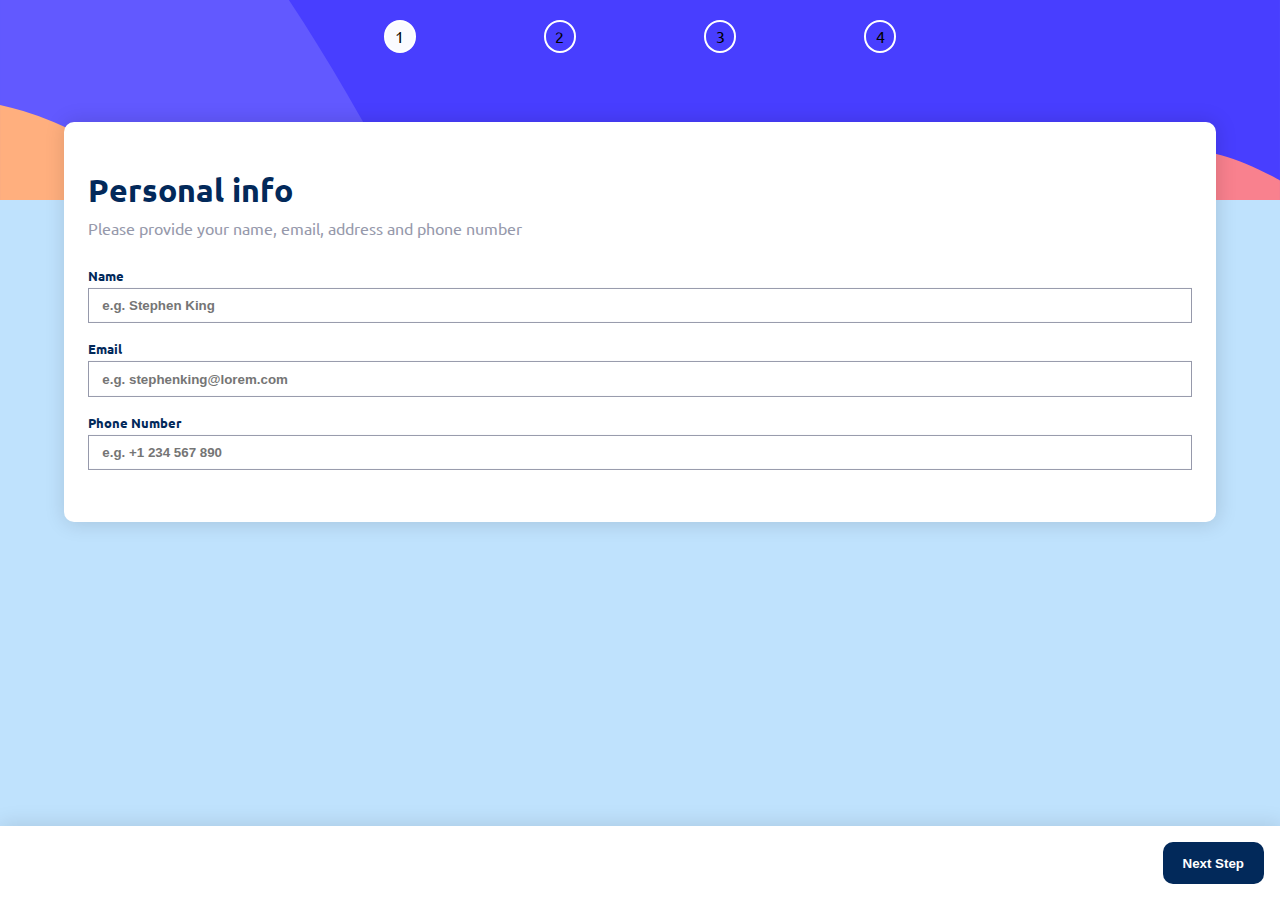
==== src/index.html @ a287711b "First Commit" ====
<!DOCTYPE html>
<html lang="en">
  <head>
    <meta charset="UTF-8" />
    <meta name="viewport" content="width=device-width, initial-scale=1.0" />
    <!-- displays site properly based on user's device -->

    <link
      rel="icon"
      type="image/png"
      sizes="32x32"
      href="./assets/images/favicon-32x32.png"
    />
    <link rel="preconnect" href="https://fonts.googleapis.com" />
    <link rel="preconnect" href="https://fonts.gstatic.com" crossorigin />
    <link
      href="https://fonts.googleapis.com/css2?family=Ubuntu:wght@400;500;700&display=swap"
      rel="stylesheet"
    />
    <link rel="stylesheet" href="./css/main.css" />
    <script src="./scripts/app.js" defer  type="module"></script>

    <title>Frontend Mentor | Multi-step form</title>

    <!-- Feel free to remove these styles or customise in your own stylesheet 👍 -->
    <style>
      .attribution {
        font-size: 11px;
        text-align: center;
      }
      .attribution a {
        color: hsl(228, 45%, 44%);
      }
    </style>
  </head>
  <body>
    <main>
      <section class="sidebar">
        <div class="sidebar__steps-div">
          <div class="step active">
            <div class="circle">1</div>
            <div class="step__div-right">
              <p>Step 1</p>
              <p>YOUR INFO</p>
            </div>
          </div>
          <div class="step">
            <div class="circle">2</div>
            <div class="step__div-right">
              <p>Step 2</p>
              <p>SELECT PLAN</p>
            </div>
          </div>
          <div class="step">
            <div class="circle">3</div>
            <div class="step__div-right">
              <p>Step 3</p>
              <p>ADD-ONS</p>
            </div>
          </div>
          <div class="step">
            <div class="circle">4</div>
            <div class="step__div-right">
              <p>Step 4</p>
              <p>SUMMARY</p>
            </div>
          </div>
        </div>
      </section>

      <section class="main-sec">
        <div class="main-sec__content">
          <div class="main-sec__content__title-div" id="titleDiv">
            <!-- <h1>JS Generated</h1> -->
            <!-- <p>JS Generated </p> -->
          </div>
          <div class="main-sec__content__main-div" id="mainDiv">
            <!--JS Generated-->
          </div>
        </div>

        <div class="main-sec__btn-div">
          <button id="nextBtn" class="btn btn--blue">Next Step</button>
        </div>
      </section>
    </main>

    <!-- Arcade $9/mo Advanced $12/mo Pro $15/mo Monthly Yearly Go Back Next Step
    Pick add-ons Add-ons help enhance your gaming experience. Online service
    +$1/mo Larger storage Extra 1TB of cloud save
    +$2/mo Customizable Profile Custom theme on your profile +$2/mo Go Back Next
    Step -->

    <!-- Step 3 end -->

    <!-- Step 4 start -->

    <!-- Finishing up Double-check everything looks OK before confirming. -->

    <!-- Dynamically add subscription and add-on selections here -->

    <!-- Total (per month/year) Go Back Confirm -->

    <!-- Step 4 end -->

    <!-- Step 5 start -->

    <!-- Thank you! Thanks for confirming your subscription! We hope you have fun
    using our platform. If you ever need support, please feel free to email us
    at support@loremgaming.com. -->

    <!-- Step 5 end -->

    <!-- <div class="attribution">
      Challenge by
      <a href="https://www.frontendmentor.io?ref=challenge" target="_blank"
        >Frontend Mentor</a
      >. Coded by <a href="#">Your Name Here</a>.
    </div> -->
  </body>
</html>
---- src/css/main.css ----
*, *:before, *:after {
  box-sizing: border-box;
}

html, body, div, span, object, iframe, figure, h1, h2, h3, h4, h5, h6, p, blockquote, pre, a, code, em, img, small, strike, strong, sub, sup, tt, b, u, i, ol, ul, li, fieldset, form, label, table, caption, tbody, tfoot, thead, tr, th, td, main, canvas, embed, footer, header, nav, section, video {
  margin: 0;
  padding: 0;
  border: 0;
  font-size: 100%;
  font: inherit;
  vertical-align: baseline;
  text-rendering: optimizeLegibility;
  -webkit-font-smoothing: antialiased;
  -webkit-text-size-adjust: none;
     -moz-text-size-adjust: none;
          text-size-adjust: none;
}

footer, header, nav, section, main {
  display: block;
}

body {
  line-height: 1;
}

ol, ul {
  list-style: none;
}

blockquote, q {
  quotes: none;
}

blockquote:before, blockquote:after, q:before, q:after {
  content: "";
  content: none;
}

table {
  border-collapse: collapse;
  border-spacing: 0;
}

input {
  -webkit-appearance: none;
  border-radius: 0;
}

html {
  font-family: "Ubuntu", sans-serif;
  font-size: 16px;
}

.circle {
  border-radius: 100%;
}

.step {
  display: flex;
}
.step__div-right {
  display: none;
}
.step .circle {
  border: 2px solid white;
}

.active .circle {
  background-color: hsl(231, 100%, 99%);
}

.btn {
  background-color: hsl(213, 96%, 18%);
  padding: 1em 1.5em;
  color: white;
  border: 0;
  border-radius: 10px;
  font-weight: 700;
}

.plan {
  display: flex;
  justify-content: flex-start;
  border: 2px solid gainsboro;
  padding: 1em;
  margin-bottom: 15px;
  border-radius: 10px;
}
.plan div {
  display: grid;
  grid-template-areas: "icon name" "icon price";
}
.plan div .plan-name {
  color: hsl(213, 96%, 18%);
  font-weight: 700;
}
.plan div .plan-price {
  color: hsl(231, 11%, 63%);
}
.plan div img {
  grid-area: icon;
  margin-right: 20px;
}

.active-plan {
  border: 2px solid hsl(243, 100%, 62%);
  background-color: hsl(217, 100%, 97%);
}

.infoDivs {
  margin-bottom: 20px;
  display: flex;
  flex-direction: column;
}
.infoDivs label {
  display: block;
  margin-bottom: 5px;
  font-size: 0.8rem;
  color: hsl(213, 96%, 18%);
  font-weight: 700;
}
.infoDivs input {
  border: 1px solid hsl(231, 11%, 63%);
  padding: 0.7em 1em;
  font-weight: 700;
  color: hsl(229, 24%, 87%);
}

.month-year-div {
  display: flex;
  justify-content: space-around;
  background-color: hsl(231, 100%, 99%);
  margin: 40px auto 20px auto;
  padding: 1.5em;
  border-radius: 10px;
  color: hsl(231, 11%, 63%);
}
.month-year-div .active-paying-time {
  color: hsl(213, 96%, 18%);
  font-weight: 700;
}

.toggler-mnth {
  width: 40px;
  height: 20px;
  background-color: hsl(213, 96%, 18%);
  border-radius: 20px;
  position: relative;
}
.toggler-mnth::after {
  content: "";
  position: absolute;
  top: 0;
  left: 0;
  width: 50%;
  height: 95%;
  border-radius: 50%;
  background-color: white;
}

.toggler-year {
  width: 40px;
  height: 20px;
  background-color: hsl(213, 96%, 18%);
  border-radius: 20px;
  position: relative;
}
.toggler-year::after {
  content: "";
  position: absolute;
  top: 0;
  right: 0;
  width: 50%;
  height: 95%;
  border-radius: 50%;
  background-color: white;
}

.addOn {
  display: flex;
  justify-content: flex-start;
  align-items: center;
  border: 2px solid gainsboro;
  padding: 1em;
  margin-bottom: 15px;
  border-radius: 10px;
}
.addOn .square {
  margin-right: 15px;
}
.addOn__info {
  width: 60%;
  margin-right: 25px;
}
.addOn__info__title {
  color: hsl(213, 96%, 18%);
  font-weight: 700;
  margin-bottom: 2px;
}
.addOn__info__details {
  color: hsl(231, 11%, 63%);
  font-size: 0.9rem;
}
.addOn__price {
  width: -moz-min-content;
  width: min-content;
  color: hsl(243, 100%, 62%);
}

.square {
  width: 20px;
  height: 20px;
  background-image: url("../assets/images/icon-checkmark.svg");
  background-position: center;
  background-repeat: no-repeat;
  border: 1px solid hsl(231, 11%, 63%);
  border-radius: 5px;
}

.sidebar {
  background: url("../assets/images/bg-sidebar-mobile.svg");
  background-repeat: no-repeat;
  background-size: cover;
  display: flex;
  justify-content: center;
  height: 200px;
}
.sidebar__steps-div {
  width: 60%;
  margin: 20px auto;
  display: flex;
  justify-content: space-evenly;
  align-items: start;
}
.sidebar .circle {
  padding: 0.4em 0.6em;
}

.main-sec__content {
  position: absolute;
  top: 18%;
  border-radius: 10px;
  background-color: white;
  width: 90%;
  padding: 2em 1.5em;
  left: 50%;
  transform: translate(-50%, -10%);
  box-shadow: 1px 1px 20px 1px rgba(0, 0, 0, 0.129);
}
.main-sec__content__title-div {
  margin: 20px 0 30px 0;
}
.main-sec__content__title-div h1 {
  margin-bottom: 10px;
  color: hsl(213, 96%, 18%);
  font-weight: 700;
  font-size: 2rem;
}
.main-sec__content__title-div p {
  color: hsl(231, 11%, 63%);
  line-height: 1.5em;
}
.main-sec__btn-div {
  position: absolute;
  bottom: 0;
  width: 100%;
  background-color: white;
  display: flex;
  justify-content: flex-end;
  padding: 1em;
  box-shadow: 1px -1px 20px 1px rgba(0, 0, 0, 0.11);
}

body {
  background-color: hsl(206, 94%, 87%);
}
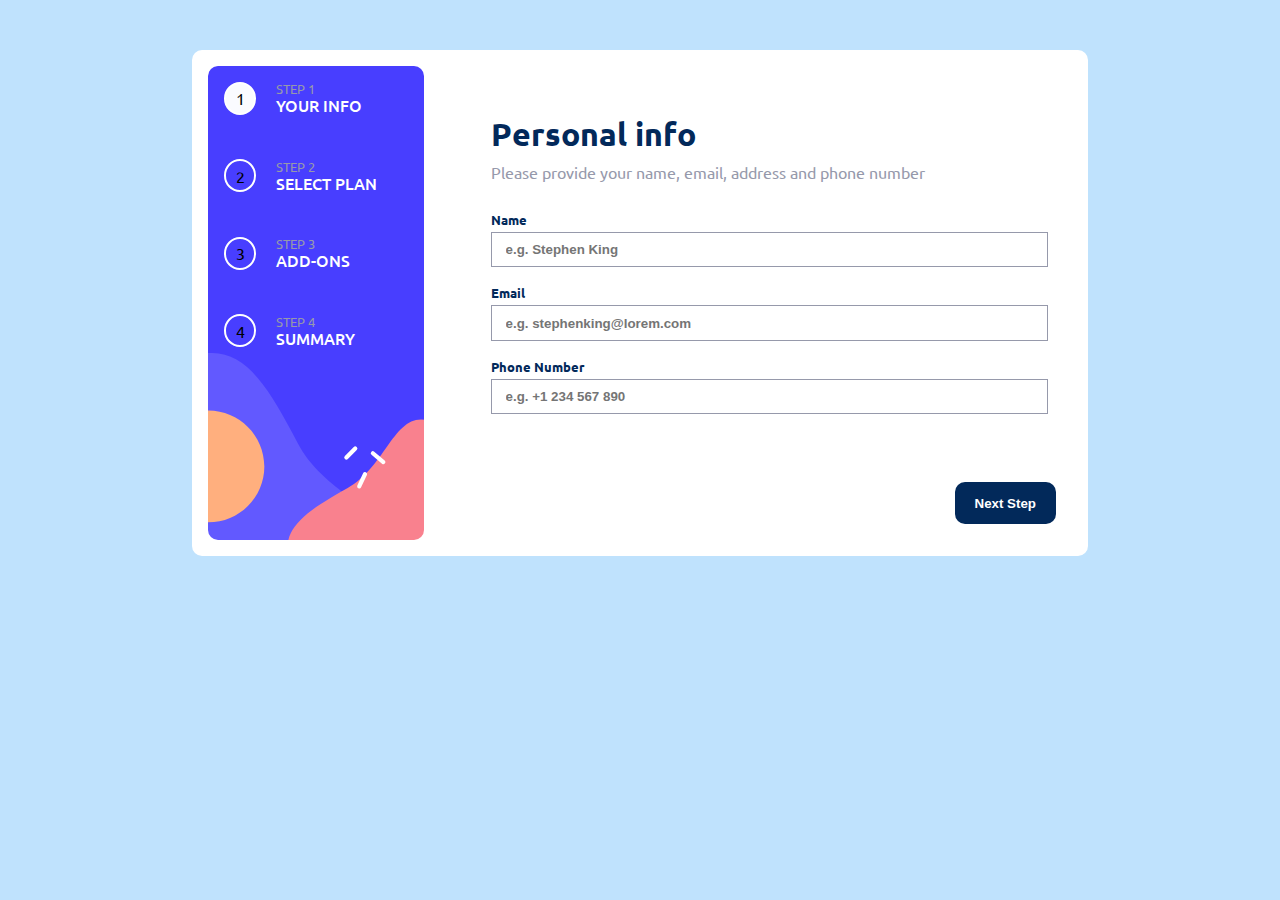
==== commit 37d9b638: "before error handling" ====
--- a/src/index.html
+++ b/src/index.html
@@ -40,28 +40,28 @@
           <div class="step active">
             <div class="circle">1</div>
             <div class="step__div-right">
-              <p>Step 1</p>
+              <p>STEP 1</p>
               <p>YOUR INFO</p>
             </div>
           </div>
           <div class="step">
             <div class="circle">2</div>
             <div class="step__div-right">
-              <p>Step 2</p>
+              <p>STEP 2</p>
               <p>SELECT PLAN</p>
             </div>
           </div>
           <div class="step">
             <div class="circle">3</div>
             <div class="step__div-right">
-              <p>Step 3</p>
+              <p>STEP 3</p>
               <p>ADD-ONS</p>
             </div>
           </div>
           <div class="step">
             <div class="circle">4</div>
             <div class="step__div-right">
-              <p>Step 4</p>
+              <p>STEP 4</p>
               <p>SUMMARY</p>
             </div>
           </div>
@@ -85,32 +85,6 @@
       </section>
     </main>
 
-    <!-- Arcade $9/mo Advanced $12/mo Pro $15/mo Monthly Yearly Go Back Next Step
-    Pick add-ons Add-ons help enhance your gaming experience. Online service
-    +$1/mo Larger storage Extra 1TB of cloud save
-    +$2/mo Customizable Profile Custom theme on your profile +$2/mo Go Back Next
-    Step -->
-
-    <!-- Step 3 end -->
-
-    <!-- Step 4 start -->
-
-    <!-- Finishing up Double-check everything looks OK before confirming. -->
-
-    <!-- Dynamically add subscription and add-on selections here -->
-
-    <!-- Total (per month/year) Go Back Confirm -->
-
-    <!-- Step 4 end -->
-
-    <!-- Step 5 start -->
-
-    <!-- Thank you! Thanks for confirming your subscription! We hope you have fun
-    using our platform. If you ever need support, please feel free to email us
-    at support@loremgaming.com. -->
-
-    <!-- Step 5 end -->
-
     <!-- <div class="attribution">
       Challenge by
       <a href="https://www.frontendmentor.io?ref=challenge" target="_blank"
--- a/src/css/main.css
+++ b/src/css/main.css
@@ -70,6 +70,26 @@
   background-color: hsl(231, 100%, 99%);
 }
 
+@media (min-width: 1000px) {
+  .step {
+    display: flex;
+    align-items: center;
+    width: 100%;
+  }
+  .step__div-right {
+    display: block;
+    margin-left: 20px;
+  }
+  .step__div-right p:first-of-type {
+    color: hsl(231, 11%, 63%);
+    font-size: 0.8rem;
+    margin-bottom: 1px;
+  }
+  .step__div-right p:last-of-type {
+    color: white;
+    font-weight: 500;
+  }
+}
 .btn {
   background-color: hsl(213, 96%, 18%);
   padding: 1em 1.5em;
@@ -78,6 +98,10 @@
   border-radius: 10px;
   font-weight: 700;
 }
+.btn:hover {
+  background-color: hsl(228, 100%, 84%);
+  cursor: pointer;
+}
 
 .plan {
   display: flex;
@@ -102,12 +126,42 @@
   grid-area: icon;
   margin-right: 20px;
 }
+.plan:hover {
+  border: 2px solid hsl(243, 100%, 62%);
+  background-color: hsl(217, 100%, 97%);
+  cursor: pointer;
+}
 
 .active-plan {
   border: 2px solid hsl(243, 100%, 62%);
   background-color: hsl(217, 100%, 97%);
 }
 
+@media (min-width: 1000px) {
+  .plans-div {
+    display: flex;
+    justify-content: space-between;
+  }
+  .plans-div .plan {
+    width: 30%;
+  }
+  .plans-div .plan div {
+    display: flex;
+    flex-direction: column;
+    justify-content: space-between;
+  }
+  .plans-div .plan div .plan-name {
+    margin-bottom: 10px;
+  }
+  .plans-div .plan div .plan-price {
+    margin-bottom: 10px;
+  }
+  .plans-div .plan div img {
+    margin-right: 0;
+    margin-bottom: 40px;
+    align-self: flex-start;
+  }
+}
 .infoDivs {
   margin-bottom: 20px;
   display: flex;
@@ -158,6 +212,9 @@
   border-radius: 50%;
   background-color: white;
 }
+.toggler-mnth:hover {
+  cursor: pointer;
+}
 
 .toggler-year {
   width: 40px;
@@ -176,6 +233,9 @@
   border-radius: 50%;
   background-color: white;
 }
+.toggler-year:hover {
+  cursor: pointer;
+}
 
 .addOn {
   display: flex;
@@ -206,6 +266,14 @@
   width: -moz-min-content;
   width: min-content;
   color: hsl(243, 100%, 62%);
+}
+.addOn:hover {
+  cursor: pointer;
+  border: 2px solid hsl(243, 100%, 62%);
+}
+
+.active-addOn {
+  border: 2px solid hsl(243, 100%, 62%);
 }
 
 .square {
@@ -218,6 +286,56 @@
   border-radius: 5px;
 }
 
+.active-square {
+  background-color: hsl(243, 100%, 62%);
+}
+
+.recipt {
+  background-color: hsl(229, 24%, 87%);
+  padding: 1em;
+  border-radius: 5px;
+}
+.recipt hr {
+  margin: 20px 0;
+}
+.recipt .link {
+  text-decoration: underline;
+}
+.recipt__label {
+  color: hsl(231, 11%, 63%);
+}
+.recipt__plan {
+  display: grid;
+  grid-template-areas: "plan price" "change price";
+  grid-gap: 5px;
+}
+.recipt__plan__currentPlan {
+  color: hsl(213, 96%, 18%);
+  font-weight: 700;
+}
+.recipt__plan__price {
+  grid-area: price;
+  align-self: center;
+  justify-self: flex-end;
+  color: hsl(213, 96%, 18%);
+  font-weight: 700;
+}
+.recipt__addOns {
+  display: flex;
+  justify-content: space-between;
+  margin-bottom: 15px;
+}
+.recipt__total {
+  display: flex;
+  justify-content: space-between;
+  margin-top: 10px;
+  padding: 1em;
+}
+.recipt__total__price {
+  color: hsl(243, 100%, 62%);
+  font-weight: 700;
+}
+
 .sidebar {
   background: url("../assets/images/bg-sidebar-mobile.svg");
   background-repeat: no-repeat;
@@ -237,6 +355,28 @@
   padding: 0.4em 0.6em;
 }
 
+@media (min-width: 1000px) {
+  .sidebar {
+    background: url("../assets/images/bg-sidebar-desktop.svg");
+    background-repeat: no-repeat;
+    background-size: cover;
+    display: flex;
+    justify-content: center;
+    height: unset;
+    border-radius: 10px;
+    position: static;
+    width: 25%;
+    padding: 1em;
+  }
+  .sidebar__steps-div {
+    width: 100%;
+    margin: 0;
+    height: 60%;
+    flex-direction: column;
+    justify-content: space-between;
+    align-items: flex-start;
+  }
+}
 .main-sec__content {
   position: absolute;
   top: 18%;
@@ -272,6 +412,41 @@
   box-shadow: 1px -1px 20px 1px rgba(0, 0, 0, 0.11);
 }
 
+@media (min-width: 1000px) {
+  main {
+    display: flex;
+    justify-content: space-between;
+    margin: 50px auto;
+    background-color: white;
+    padding: 1em;
+    border-radius: 10px;
+    width: 70%;
+  }
+  .main-sec {
+    width: 70%;
+  }
+  .main-sec__content {
+    position: static;
+    top: 0;
+    border-radius: unset;
+    background-color: unset;
+    width: 100%;
+    left: 0;
+    transform: translate(0, 0);
+    box-shadow: unset;
+  }
+  .main-sec__btn-div {
+    position: static;
+    width: 100%;
+    background-color: unset;
+    box-shadow: unset;
+  }
+}
+@media screen and (min-width: 1300px) {
+  main {
+    width: 55%;
+  }
+}
 body {
   background-color: hsl(206, 94%, 87%);
 }